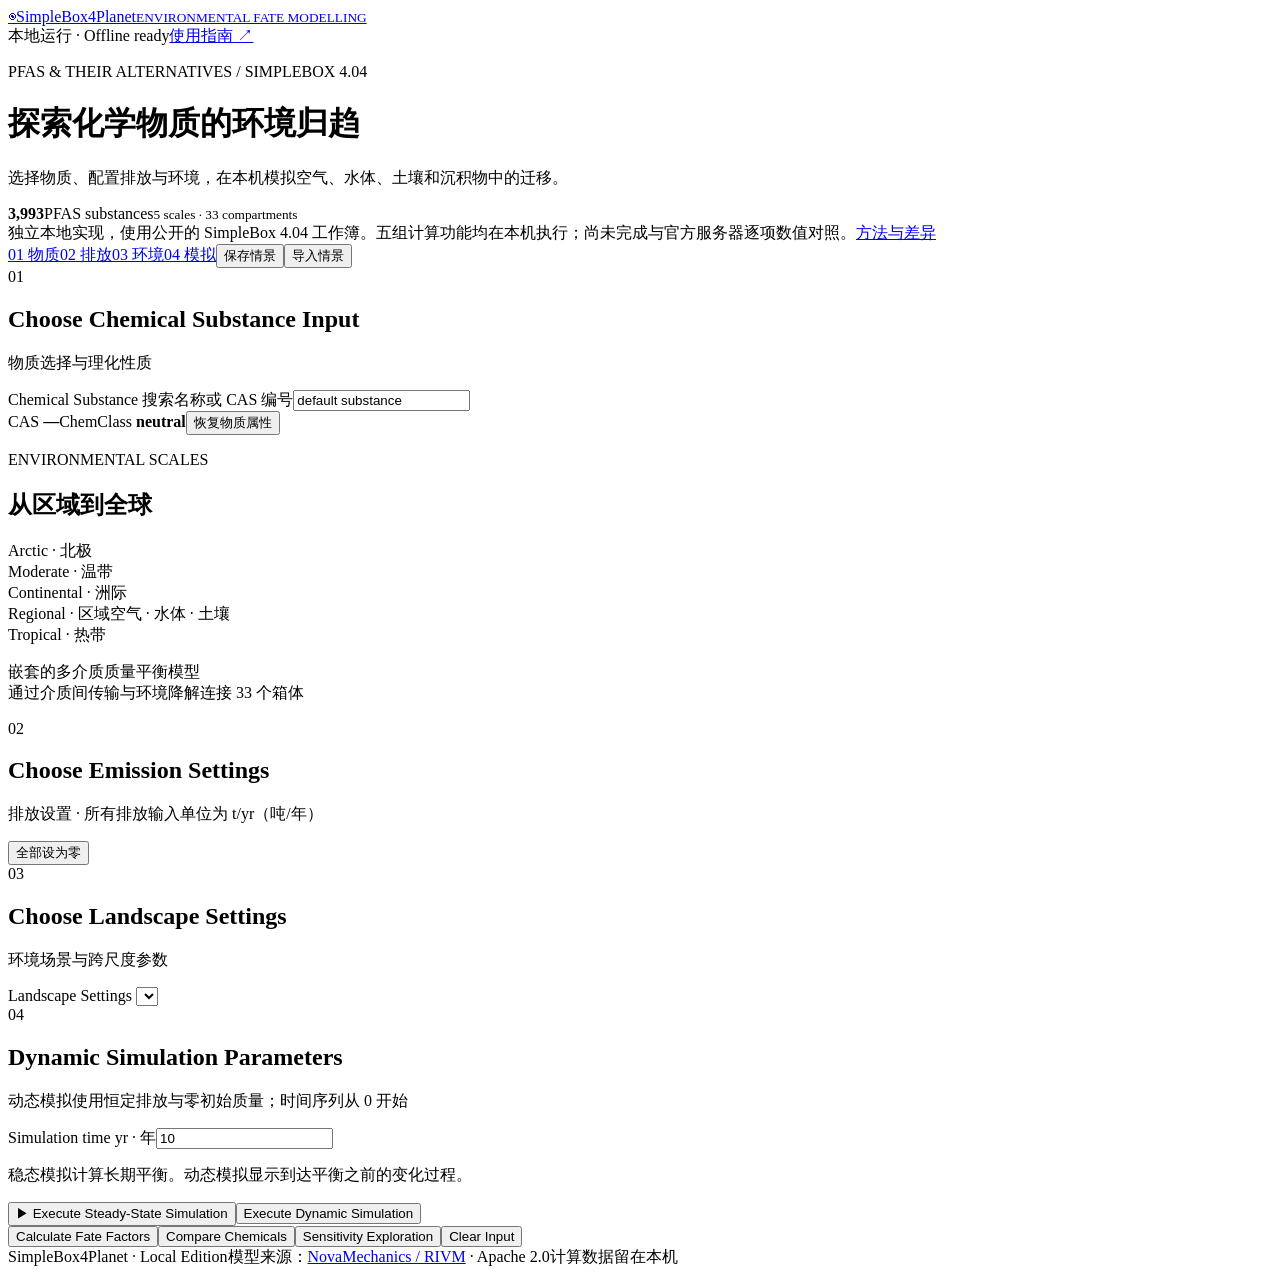
==== static/index.html @ 191e9a12 "feat: add local SimpleBox4Planet simulation web app" ====
<!doctype html>
<html lang="zh-CN"><head><meta charset="utf-8"><meta name="viewport" content="width=device-width,initial-scale=1"><title>SimpleBox4Planet · Local</title><link rel="icon" href="/favicon.svg"><link rel="stylesheet" href="/style.css"></head>
<body>
<header><a class="brand" href="/"><span class="brand-icon">◉</span><span>SimpleBox<span class="brand-light">4Planet</span><small>ENVIRONMENTAL FATE MODELLING</small></span></a><div class="header-right"><span class="local"><i></i> 本地运行 · Offline ready</span><a href="/guide" target="_blank">使用指南 ↗</a></div></header>
<main>
<div class="intro"><div><p class="eyebrow">PFAS & THEIR ALTERNATIVES / SIMPLEBOX 4.04</p><h1>探索化学物质的环境归趋</h1><p>选择物质、配置排放与环境，在本机模拟空气、水体、土壤和沉积物中的迁移。</p></div><div class="intro-meta"><strong id="chemical-count">3,993</strong><span>PFAS substances</span><small>5 scales · 33 compartments</small></div></div>
<div class="notice">独立本地实现，使用公开的 SimpleBox 4.04 工作簿。五组计算功能均在本机执行；尚未完成与官方服务器逐项数值对照。<a href="/guide#differences" target="_blank">方法与差异</a></div>
<nav class="section-nav"><a href="#chemical">01 物质</a><a href="#emissions">02 排放</a><a href="#landscape">03 环境</a><a href="#simulation">04 模拟</a><button id="save-config" class="text-button">保存情景</button><button id="load-config" class="text-button">导入情景</button><input type="file" id="config-file" accept=".json" hidden></nav>
<form id="model-form">
<div class="split"><section id="chemical" class="panel"><div class="section-heading"><span class="step">01</span><div><h2>Choose Chemical Substance Input</h2><p>物质选择与理化性质</p></div></div>
<label class="wide-label" for="substance">Chemical Substance <span>搜索名称或 CAS 编号</span></label><input id="substance" list="chemical-list" value="default substance" autocomplete="off"><datalist id="chemical-list"></datalist><div class="substance-meta"><span>CAS <b id="cas">—</b></span><span>ChemClass <b id="chem-class">neutral</b></span><button type="button" id="reset-properties" class="text-button">恢复物质属性</button></div><div class="properties-grid" id="properties"></div></section>
<aside class="diagram-panel"><p class="eyebrow">ENVIRONMENTAL SCALES</p><h2>从区域到全球</h2><div class="nested"><div class="zone arctic">Arctic · 北极</div><div class="zone moderate"><span>Moderate · 温带</span><div class="continental">Continental · 洲际<div class="regional">Regional · 区域<span>空气 · 水体 · 土壤</span></div></div></div><div class="zone tropical">Tropical · 热带</div></div><p>嵌套的多介质质量平衡模型<br><span>通过介质间传输与环境降解连接 33 个箱体</span></p></aside></div>
<section id="emissions" class="panel"><div class="section-heading"><span class="step">02</span><div><h2>Choose Emission Settings</h2><p>排放设置 · 所有排放输入单位为 t/yr（吨/年）</p></div><button id="zero-emissions" type="button" class="secondary small">全部设为零</button></div><div class="emission-layout"><div class="table-wrap" id="regional-emissions"></div><div class="table-wrap" id="global-emissions"></div></div></section>
<section id="landscape" class="panel"><div class="section-heading"><span class="step">03</span><div><h2>Choose Landscape Settings</h2><p>环境场景与跨尺度参数</p></div><label class="scenario-label">Landscape Settings <select id="scenario"></select></label></div><div class="landscape-layout"><div class="table-wrap" id="landscape-table"></div><div id="shared-landscape"></div></div></section>
<section id="simulation" class="panel"><div class="section-heading"><span class="step">04</span><div><h2>Dynamic Simulation Parameters</h2><p>动态模拟使用恒定排放与零初始质量；时间序列从 0 开始</p></div></div><div class="simulation-settings"><label for="years">Simulation time <span>yr · 年</span><input id="years" type="number" step="any" min="0.000001" max="100000" value="10"></label><p>稳态模拟计算长期平衡。动态模拟显示到达平衡之前的变化过程。</p></div></section>
</form>
<div class="action-bar"><div class="main-actions"><button id="steady" class="primary">▶ Execute Steady-State Simulation</button><button id="dynamic" class="primary">Execute Dynamic Simulation</button></div><div class="other-actions"><button id="fate" class="secondary">Calculate Fate Factors</button><button id="compare" class="secondary">Compare Chemicals</button><button id="sensitivity" class="secondary">Sensitivity Exploration</button><button id="clear" class="danger">Clear Input</button></div></div>
<div id="status" role="status" aria-live="polite" hidden></div>
<section id="results" class="panel results" hidden><div class="results-heading"><div><p class="eyebrow">SIMULATION RESULTS</p><h2 id="result-title">稳态模拟结果</h2><p id="result-subtitle"></p></div><div class="downloads"><a id="download-csv" class="secondary small">CSV ↓</a><a id="download-xlsx" class="secondary small">Excel ↓</a><a id="download-json" class="secondary small">JSON ↓</a><a id="download-workbook" class="secondary small">完整模型 ↓</a></div></div><div id="result-body"></div></section>
<footer><span>SimpleBox4Planet · Local Edition</span><span>模型来源：<a href="https://github.com/NovaMechanicsOpenSource/SimpleBox4Planet" target="_blank" rel="noreferrer">NovaMechanics / RIVM</a> · Apache 2.0</span><span>计算数据留在本机</span></footer>
</main>
<dialog id="compare-dialog"><div class="dialog-heading"><h2>Compare Chemicals</h2><button class="close" type="button" aria-label="关闭">×</button></div><p>在同一排放与环境条件下比较物质。每种物质使用各自的原始理化性质。</p><div class="inline"><input id="compare-choice" list="chemical-list" placeholder="搜索物质名称 / CAS"><button id="add-chemical" class="secondary">添加物质</button></div><div id="compare-list"></div><div class="dialog-actions"><button id="run-compare" class="primary">Execute Comparison</button></div></dialog>
<dialog id="sensitivity-dialog"><div class="dialog-heading"><h2>Sensitivity Exploration</h2><button class="close" type="button" aria-label="关闭">×</button></div><p>编辑 Mw → kdeg(soil) 的参数情景。保留当前物质及排放、环境设置，每一行独立重算。</p><div class="inline wrap"><button id="add-row" class="secondary small">Add Row</button><button id="remove-rows" class="secondary small">Remove Selected</button><button id="upload-csv" class="secondary small">Upload CSV</button><button id="template-csv" class="secondary small">Download CSV Template</button><button id="clear-rows" class="danger small">Clear</button><input id="sensitivity-file" type="file" accept=".csv" hidden></div><div class="table-wrap" id="sensitivity-table"></div><div class="sweep"><label>快速生成参数扫描 <select id="sweep-param"></select></label><label>最小值<input id="sweep-min" type="number" step="any" value="1000"></label><label>最大值<input id="sweep-max" type="number" step="any" value="5000"></label><label>行数<input id="sweep-count" type="number" min="2" max="20" value="5"></label><button id="generate-sweep" class="secondary small">生成</button></div><div class="dialog-actions"><button id="run-sensitivity" class="primary">Execute Sensitivity</button></div></dialog>
<script src="/app.js" defer></script></body></html>
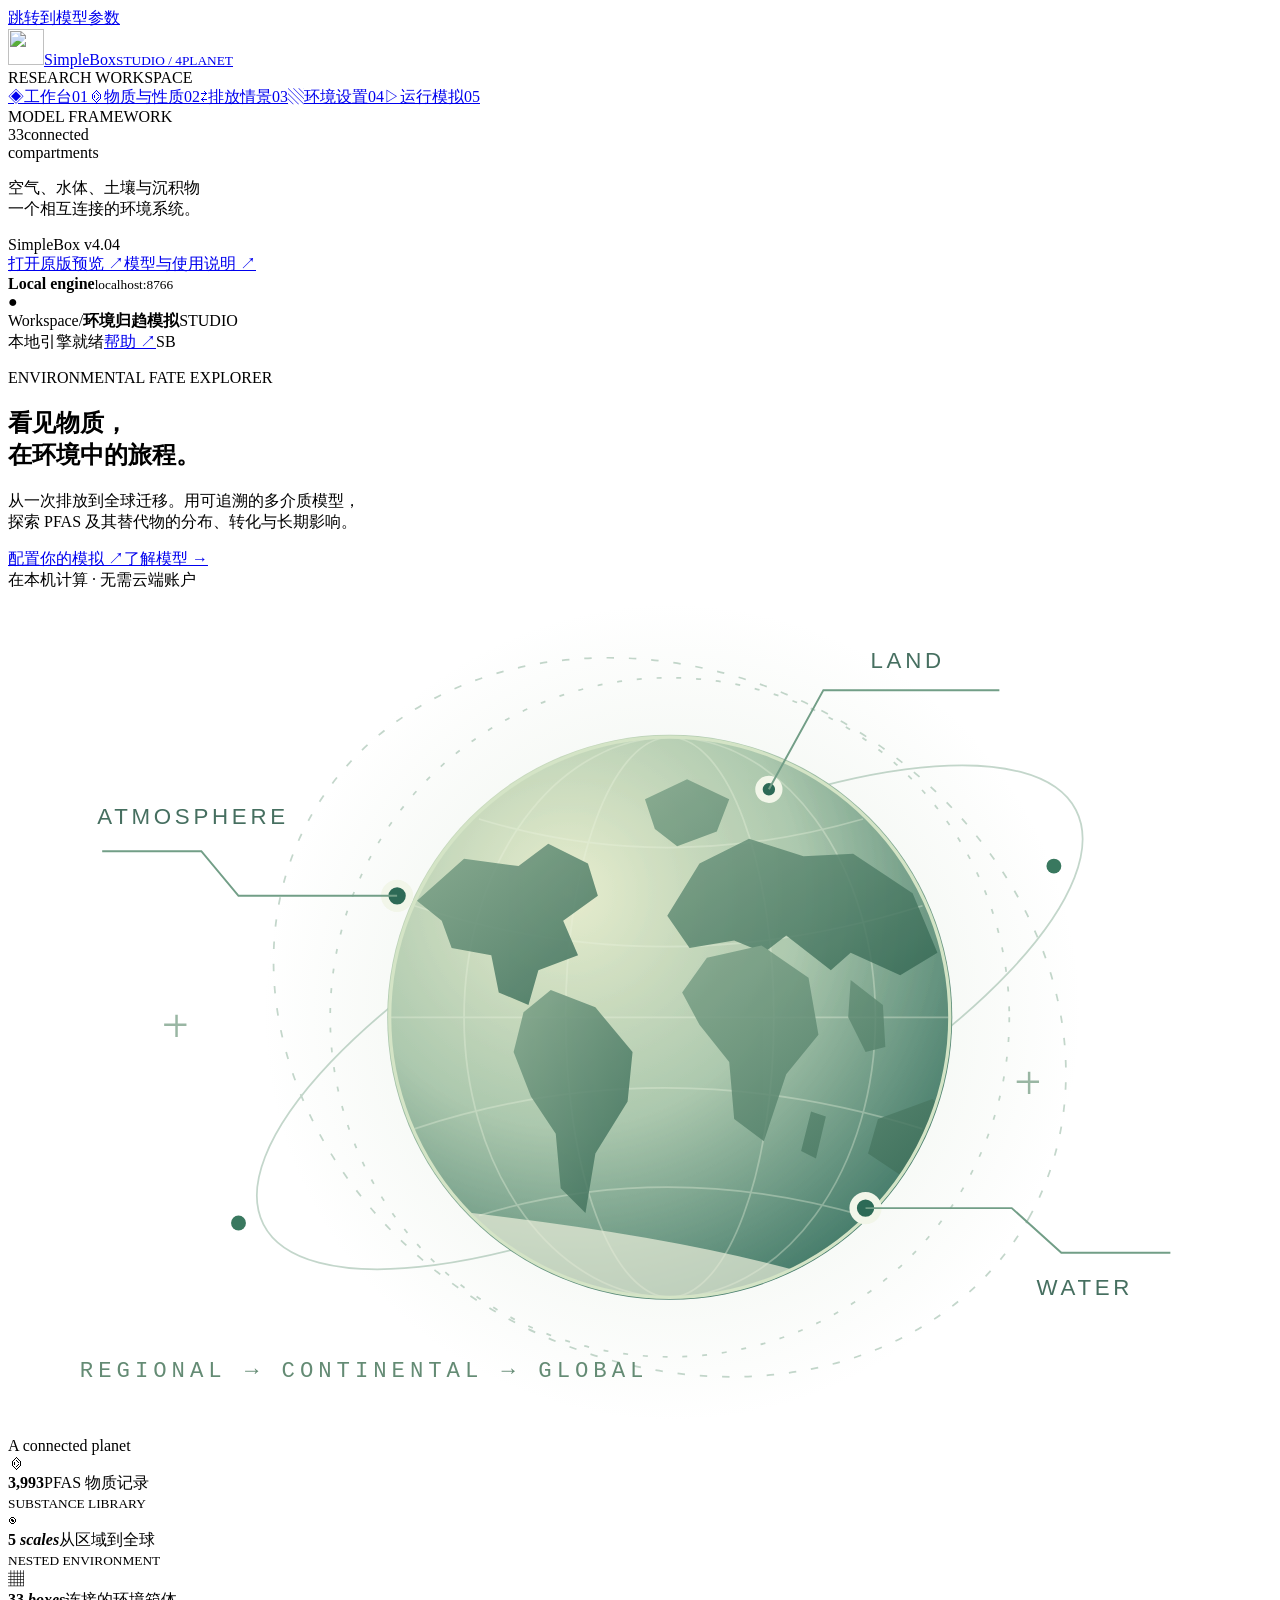
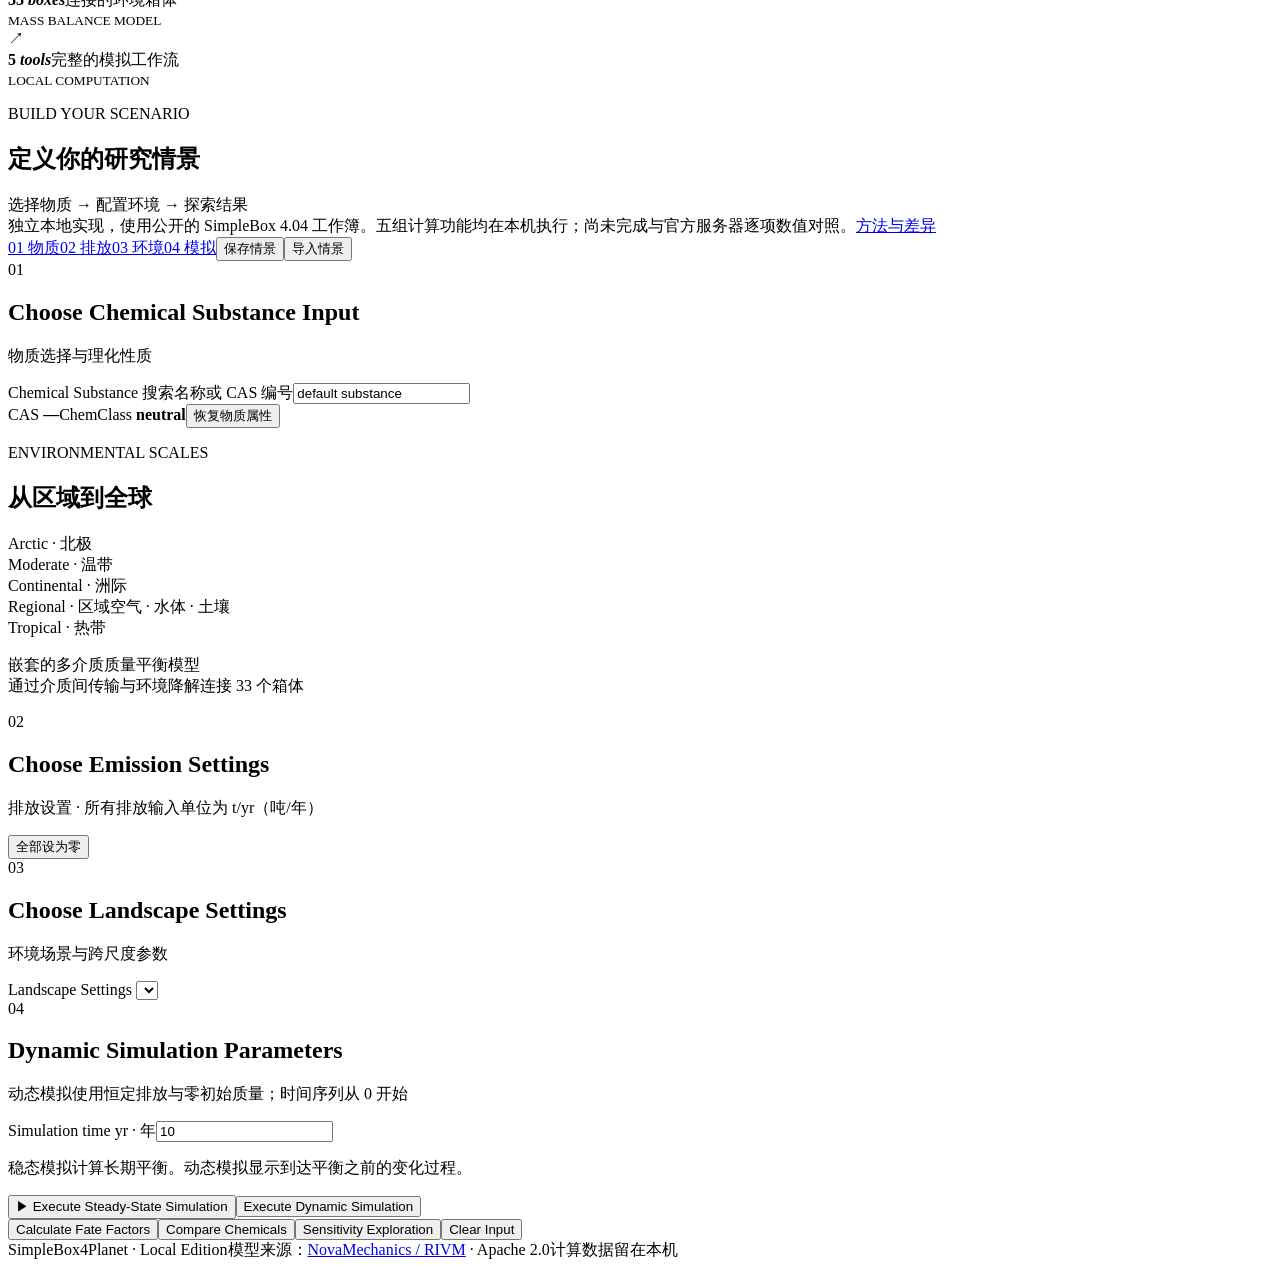
==== commit 06d25d7b: "feat: add responsive SimpleBox Studio frontend on separate local port" ====
--- a/static/index.html
+++ b/static/index.html
@@ -1,9 +1,14 @@
 <!doctype html>
-<html lang="zh-CN"><head><meta charset="utf-8"><meta name="viewport" content="width=device-width,initial-scale=1"><title>SimpleBox4Planet · Local</title><link rel="icon" href="/favicon.svg"><link rel="stylesheet" href="/style.css"></head>
+<html lang="zh-CN"><head><meta charset="utf-8"><meta name="viewport" content="width=device-width,initial-scale=1"><meta name="theme-color" content="#153d36"><title>SimpleBox Studio · Environmental Intelligence</title><link rel="icon" href="/favicon.svg"><link rel="stylesheet" href="/style.css"><link rel="stylesheet" href="/studio.css"></head>
 <body>
-<header><a class="brand" href="/"><span class="brand-icon">◉</span><span>SimpleBox<span class="brand-light">4Planet</span><small>ENVIRONMENTAL FATE MODELLING</small></span></a><div class="header-right"><span class="local"><i></i> 本地运行 · Offline ready</span><a href="/guide" target="_blank">使用指南 ↗</a></div></header>
+<a class="skip-link" href="#chemical">跳转到模型参数</a>
+<aside class="app-sidebar"><a class="studio-brand" href="#overview"><img src="/favicon.svg" width="36" height="36" alt=""><span>SimpleBox<small>STUDIO / 4PLANET</small></span></a><div class="sidebar-caption">RESEARCH WORKSPACE</div><nav class="sidebar-nav" aria-label="研究工作区导航"><a class="active" href="#overview"><span class="nav-icon">◈</span>工作台<span class="nav-index">01</span></a><a href="#chemical"><span class="nav-icon">⌬</span>物质与性质<span class="nav-index">02</span></a><a href="#emissions"><span class="nav-icon">⇄</span>排放情景<span class="nav-index">03</span></a><a href="#landscape"><span class="nav-icon">▧</span>环境设置<span class="nav-index">04</span></a><a href="#simulation"><span class="nav-icon">▷</span>运行模拟<span class="nav-index">05</span></a><a href="#results" id="results-nav" hidden><span class="nav-icon">▥</span>分析结果<span class="nav-index">06</span></a></nav><div class="sidebar-model"><span class="sidebar-caption">MODEL FRAMEWORK</span><div class="model-mark">33<span>connected<br>compartments</span></div><p>空气、水体、土壤与沉积物<br>一个相互连接的环境系统。</p><div class="model-line"><i></i><i></i><i></i><i></i><i></i></div><span class="model-version">SimpleBox v4.04</span></div><div class="sidebar-bottom"><a href="http://127.0.0.1:8765" target="_blank" rel="noreferrer">打开原版预览 <span>↗</span></a><a href="/guide" target="_blank">模型与使用说明 <span>↗</span></a><div class="sidebar-engine"><i></i><div><strong>Local engine</strong><small id="local-address">localhost:8766</small></div><span>●</span></div></div></aside>
+<div class="app-shell">
+<header><div class="breadcrumbs"><span>Workspace</span><span>/</span><strong>环境归趋模拟</strong><span class="edition-badge">STUDIO</span></div><div class="header-right"><span class="local"><i></i><span id="engine-label">本地引擎就绪</span></span><a href="/guide" target="_blank" aria-label="查看使用指南">帮助 <span>↗</span></a><span class="avatar" aria-label="本地研究工作区">SB</span></div></header>
 <main>
-<div class="intro"><div><p class="eyebrow">PFAS & THEIR ALTERNATIVES / SIMPLEBOX 4.04</p><h1>探索化学物质的环境归趋</h1><p>选择物质、配置排放与环境，在本机模拟空气、水体、土壤和沉积物中的迁移。</p></div><div class="intro-meta"><strong id="chemical-count">3,993</strong><span>PFAS substances</span><small>5 scales · 33 compartments</small></div></div>
+<section class="studio-hero" id="overview"><div class="hero-copy"><p class="eyebrow"><span></span> ENVIRONMENTAL FATE EXPLORER</p><h1>看见物质，<br>在环境中的旅程。</h1><p class="hero-description">从一次排放到全球迁移。用可追溯的多介质模型，<br class="desktop-break">探索 PFAS 及其替代物的分布、转化与长期影响。</p><div class="hero-actions"><a class="hero-primary" href="#chemical">配置你的模拟 <span>↗</span></a><a class="hero-secondary" href="/guide" target="_blank">了解模型 <span>→</span></a></div><div class="hero-footnote"><span class="tiny-dot"></span> 在本机计算 · 无需云端账户</div></div><div class="hero-visual" aria-label="展示空气、水体和土壤相互连接的地球示意图"><svg viewBox="0 0 510 340" role="img" aria-label="地球多介质环境示意图"><defs><radialGradient id="globe-fill" cx="32%" cy="28%" r="80%"><stop stop-color="#e7edce"/><stop offset=".52" stop-color="#acc8ae"/><stop offset="1" stop-color="#437a69"/></radialGradient><linearGradient id="land-fill" x2="1" y2="1"><stop stop-color="#7ea389"/><stop offset="1" stop-color="#376a56"/></linearGradient><radialGradient id="atmosphere"><stop stop-color="#b9cfb4" stop-opacity=".35"/><stop offset="1" stop-color="#b9cfb4" stop-opacity="0"/></radialGradient><clipPath id="globe-clip"><circle cx="267" cy="172" r="113"/></clipPath></defs><circle cx="268" cy="170" r="165" fill="url(#atmosphere)"/><g fill="none" stroke="#93b6a1" stroke-width=".7" opacity=".55"><ellipse cx="267" cy="172" rx="184" ry="65" transform="rotate(-27 267 172)"/><ellipse cx="267" cy="172" rx="166" ry="138" transform="rotate(29 267 172)" stroke-dasharray="3 6"/><circle cx="267" cy="172" r="137" stroke-dasharray="2 6"/></g><circle cx="267" cy="172" r="114" fill="url(#globe-fill)"/><g clip-path="url(#globe-clip)"><g fill="none" stroke="#ecf4df" opacity=".35" stroke-width=".7"><ellipse cx="267" cy="172" rx="42" ry="113"/><ellipse cx="267" cy="172" rx="83" ry="113"/><path d="M152 172h230M164 127q100 33 205 0M164 217q100-33 205 0M190 92q75 23 155 0M190 252q75-23 155 0"/></g><g fill="url(#land-fill)" opacity=".85"><path d="M165 125l19-17 22 3 12-9 16 8 4 13-14 10 6 14-16 6-4 14-12-5-3-15-16-3-4-11z"/><path d="M219 161l18 7 15 18-2 20-13 21-4 24-10-10-2-22-10-15-7-18 4-16z"/><path d="M257 84l17-8 17 8-5 13-16 6-9-7zM279 110l20-10 22 7 20-1 24 16 10 24-15 9-20-9-8 7-18-14-9 7-12-5-18 3-9-13z"/><path d="M282 148l22-5 19 13 4 23-13 16-9 27-12-9-2-23-12-15-7-13zM340 157l13 10 1 17-8 2-7-14zM351 213l22-8 18 16-6 13-20 5-18-12zM320 226l4-16 6 2-4 17z"/></g><path d="M178 250q93 10 150 27l-43 21-84-14z" fill="#edf0dc" opacity=".7"/></g><circle cx="267" cy="172" r="113" fill="none" stroke="#d4e4c6" stroke-width="1.3"/><g fill="#2d6a56" stroke="#f2f6e9" stroke-width="3"><circle cx="157" cy="123" r="5"/><circle cx="346" cy="249" r="5"/><circle cx="307" cy="80" r="4"/></g><g fill="none" stroke="#729e87" stroke-width=".8"><path d="M157 123H93l-15-18H38"/><path d="M346 249h59l20 18h44"/><path d="M307 80l22-40h71"/></g><g font-family="sans-serif" font-size="9" fill="#466f60" letter-spacing="1.5"><text x="36" y="94">ATMOSPHERE</text><text x="415" y="284">WATER</text><text x="348" y="31">LAND</text></g><g fill="#39785f"><circle cx="93" cy="255" r="3"/><circle cx="422" cy="111" r="3"/></g><path d="M63 175h9m-4-4v9M407 198h9m-4-4v9" stroke="#99b6a3"/><text x="29" y="317" fill="#648b74" font-family="monospace" font-size="9" letter-spacing="2">REGIONAL → CONTINENTAL → GLOBAL</text></svg><div class="visual-note"><span class="tiny-dot"></span> A connected planet</div></div></section>
+<div class="workspace-metrics"><div><span class="metric-icon">⌬</span><div><strong id="chemical-count">3,993</strong><span>PFAS 物质记录</span></div><small>SUBSTANCE LIBRARY</small></div><div><span class="metric-icon">◉</span><div><strong>5 <em>scales</em></strong><span>从区域到全球</span></div><small>NESTED ENVIRONMENT</small></div><div><span class="metric-icon">▦</span><div><strong>33 <em>boxes</em></strong><span>连接的环境箱体</span></div><small>MASS BALANCE MODEL</small></div><div><span class="metric-icon">↗</span><div><strong>5 <em>tools</em></strong><span>完整的模拟工作流</span></div><small>LOCAL COMPUTATION</small></div></div>
+<div class="workspace-heading"><div><p class="eyebrow">BUILD YOUR SCENARIO</p><h2>定义你的研究情景</h2></div><span>选择物质 → 配置环境 → 探索结果</span></div>
 <div class="notice">独立本地实现，使用公开的 SimpleBox 4.04 工作簿。五组计算功能均在本机执行；尚未完成与官方服务器逐项数值对照。<a href="/guide#differences" target="_blank">方法与差异</a></div>
 <nav class="section-nav"><a href="#chemical">01 物质</a><a href="#emissions">02 排放</a><a href="#landscape">03 环境</a><a href="#simulation">04 模拟</a><button id="save-config" class="text-button">保存情景</button><button id="load-config" class="text-button">导入情景</button><input type="file" id="config-file" accept=".json" hidden></nav>
 <form id="model-form">
@@ -21,4 +26,4 @@
 </main>
 <dialog id="compare-dialog"><div class="dialog-heading"><h2>Compare Chemicals</h2><button class="close" type="button" aria-label="关闭">×</button></div><p>在同一排放与环境条件下比较物质。每种物质使用各自的原始理化性质。</p><div class="inline"><input id="compare-choice" list="chemical-list" placeholder="搜索物质名称 / CAS"><button id="add-chemical" class="secondary">添加物质</button></div><div id="compare-list"></div><div class="dialog-actions"><button id="run-compare" class="primary">Execute Comparison</button></div></dialog>
 <dialog id="sensitivity-dialog"><div class="dialog-heading"><h2>Sensitivity Exploration</h2><button class="close" type="button" aria-label="关闭">×</button></div><p>编辑 Mw → kdeg(soil) 的参数情景。保留当前物质及排放、环境设置，每一行独立重算。</p><div class="inline wrap"><button id="add-row" class="secondary small">Add Row</button><button id="remove-rows" class="secondary small">Remove Selected</button><button id="upload-csv" class="secondary small">Upload CSV</button><button id="template-csv" class="secondary small">Download CSV Template</button><button id="clear-rows" class="danger small">Clear</button><input id="sensitivity-file" type="file" accept=".csv" hidden></div><div class="table-wrap" id="sensitivity-table"></div><div class="sweep"><label>快速生成参数扫描 <select id="sweep-param"></select></label><label>最小值<input id="sweep-min" type="number" step="any" value="1000"></label><label>最大值<input id="sweep-max" type="number" step="any" value="5000"></label><label>行数<input id="sweep-count" type="number" min="2" max="20" value="5"></label><button id="generate-sweep" class="secondary small">生成</button></div><div class="dialog-actions"><button id="run-sensitivity" class="primary">Execute Sensitivity</button></div></dialog>
-<script src="/app.js" defer></script></body></html>
+</div><script src="/app.js" defer></script><script src="/studio.js" defer></script></body></html>
